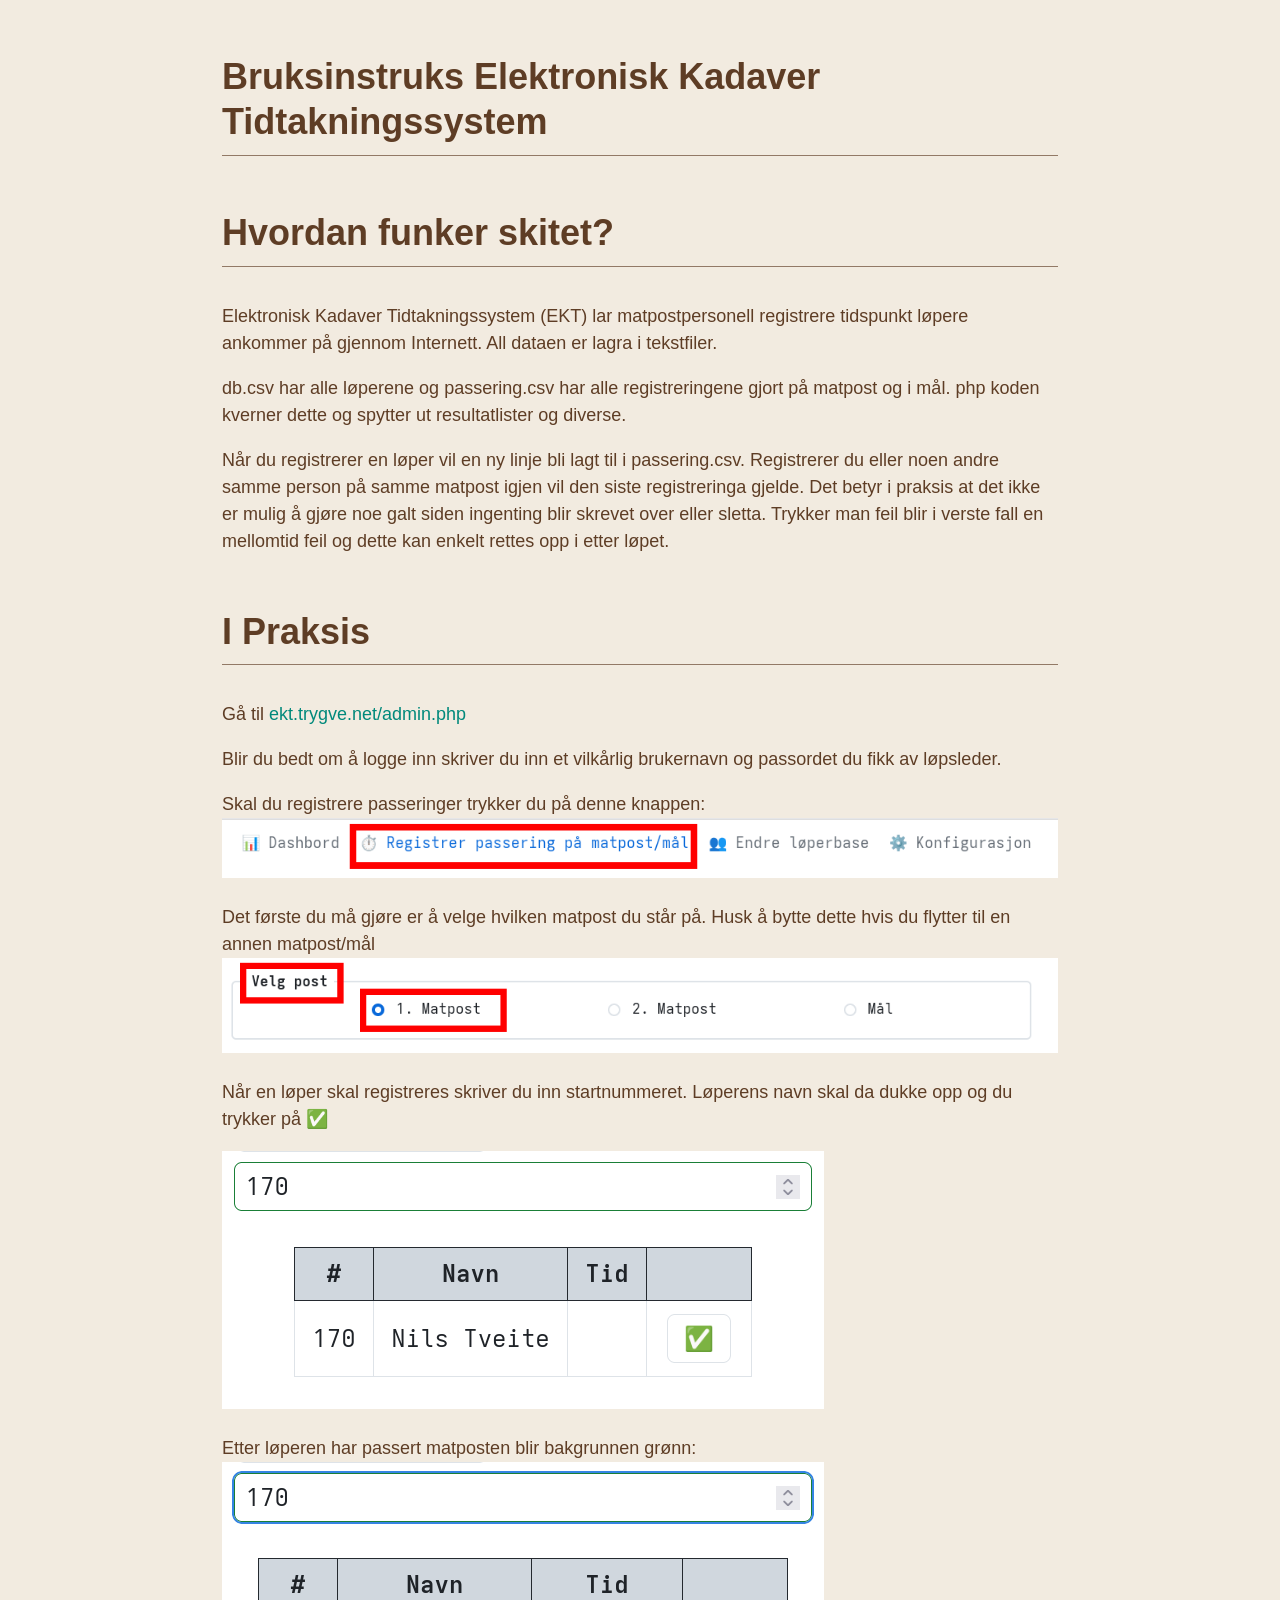
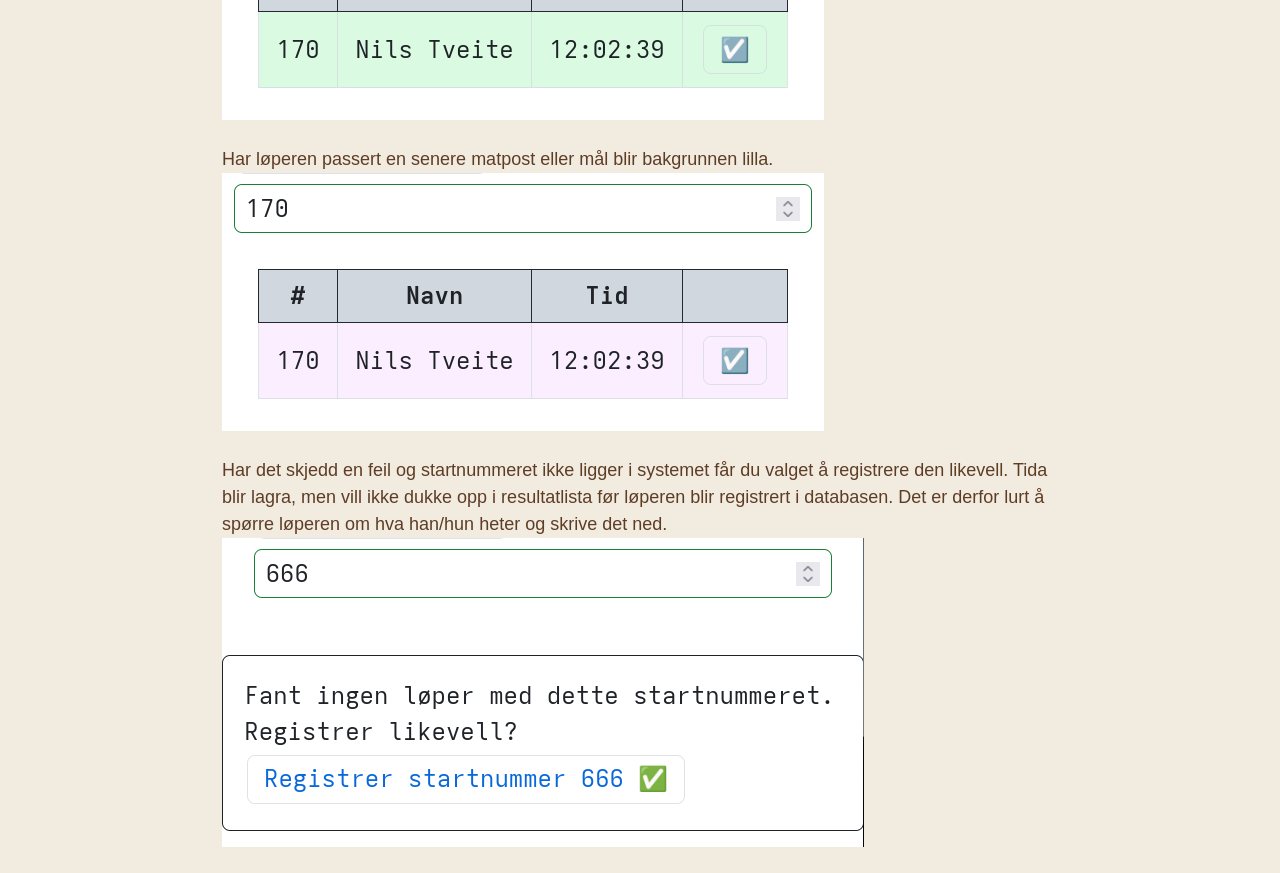
==== instruks/index.html @ 95c1b1d4 "Skrev instruks" ====
<!DOCTYPE html>
<html xmlns="http://www.w3.org/1999/xhtml" lang xml:lang>
<head>
  <meta charset="utf-8" />
  <meta name="generator" content="pandoc" />
  <meta name="viewport" content="width=device-width, initial-scale=1.0, user-scalable=yes" />
  <title>Bruksinstruks Elektronisk Kadaver Tidtakningssystem</title>
  <style>
code{white-space: pre-wrap;}
span.smallcaps{font-variant: small-caps;}
div.columns{display: flex; gap: min(4vw, 1.5em);}
div.column{flex: auto; overflow-x: auto;}
div.hanging-indent{margin-left: 1.5em; text-indent: -1.5em;}

ul.task-list[class]{list-style: none;}
ul.task-list li input[type="checkbox"] {
font-size: inherit;
width: 0.8em;
margin: 0 0.8em 0.2em -1.6em;
vertical-align: middle;
}
</style>
  <style type="text/css">@font-face {
font-family: fira-sans;
src: local("FiraSans-Regular");
}
@font-face {
font-family: fira-mono;
src: local("FiraMono-Regular");
}
@font-face {
font-family: color-emoji;
src: local("Noto Color Emoji"), local("Apple Color Emoji"), local("Segoe UI Emoji"), local("Segoe UI Symbol");
}
:root {
--text-color: #24292e;
--background-color: #ffffff;
--alt-background-color: #f6f8fa;
--link-color: #0366d6;
--blockquote-text-color: #6a737d;
--blockquote-border-color: #dfe2e5;
--header-border-color: #eaecef;
--hr-background-color: #e1e4e8;
--table-tr-border-color: #c6cbd1;
--table-td-border-color: #dfe2e5;
--kbd-text-color: #444d56;
--kbd-background-color: #fafbfc;
--kbd-border-color: #c6cbd1;
--kbd-shadow-color: #959da5;
--topbars-height: 0px;
}
* {
box-sizing: border-box;
}
html {
font-size: 16px;
}
body {
color: var(--text-color);
background-color: var(--background-color);
font-family: "Fira Sans", fira-sans, sans-serif, color-emoji;
line-height: 1.5;
word-wrap: break-word;
max-width: 980px;
margin: auto;
margin-top: var(--topbars-height);
padding: 0 4em;
}
body > :first-child {
margin-top: 0 !important;
}
@media screen and (max-width: 799px) {
html {
font-size: 14px;
}
body {
padding: 0 1em;
}
}
@media screen and (min-width: 1280px) {
html {
font-size: 18px;
}
}
a {
background-color: transparent;
color: var(--link-color);
text-decoration: none;
}
a:active,
a:hover {
outline-width: 0;
}
a:hover {
text-decoration: underline;
}
strong {
font-weight: bold;
}
img {
border-style: none;
}
hr {
box-sizing: content-box;
height: 0.25em;
padding: 0;
margin: 1.5em 0;
overflow: hidden;
background-color: var(--hr-background-color);
border: 0;
}
hr::before {
display: table;
content: "";
}
hr::after {
display: table;
clear: both;
content: "";
}
input {
font-family: inherit;
font-size: inherit;
line-height: inherit;
margin: 0;
overflow: visible;
}
[type="checkbox"] {
box-sizing: border-box;
padding: 0;
}
table {
border-spacing: 0;
border-collapse: collapse;
}
td,
th {
padding: 0;
}
h1,
h2,
h3,
h4,
h5,
h6 {
font-weight: bold;
margin: 0;
}
h1 {
font-size: 2em;
}
h2 {
font-size: 1.5em;
}
h3 {
font-size: 1.25em;
}
h4 {
font-size: 1em;
}
h5 {
font-size: 0.875em;
}
h6 {
font-size: 0.85em;
}
p {
margin-top: 0;
margin-bottom: 0.625em;
}
blockquote {
margin: 0;
}
ul,
ol {
padding-left: 0;
margin-top: 0;
margin-bottom: 0;
}
ol ol,
ul ol {
list-style-type: lower-roman;
}
ul ul ol,
ul ol ol,
ol ul ol,
ol ol ol {
list-style-type: lower-alpha;
}
dd {
margin-left: 0;
}
code,
kbd,
pre {
font-family: "Fira Mono", fira-mono, monospace, color-emoji;
font-size: 1em;
word-wrap: normal;
}
code {
border-radius: 0.1875em;
font-size: 0.85em;
padding: 0.2em 0.4em;
margin: 0;
}
pre {
margin-top: 0;
margin-bottom: 0;
font-size: 0.75em;
}
pre>code {
padding: 0;
margin: 0;
font-size: 1em;
word-break: normal;
white-space: pre;
background: transparent;
border: 0;
}
.highlight {
margin-bottom: 1em;
}
.highlight pre {
margin-bottom: 0;
word-break: normal;
}
.highlight pre,
pre {
padding: 1em;
overflow: auto;
font-size: 0.85em;
line-height: 1.5;
background-color: var(--alt-background-color);
border-radius: 0.1875em;
}
pre code {
background-color: transparent;
border: 0;
display: inline;
padding: 0;
margin: 0;
overflow: visible;
line-height: inherit;
word-wrap: normal;
}
.pl-0 {
padding-left: 0 !important;
}
.pl-1 {
padding-left: 0.25em !important;
}
.pl-2 {
padding-left: 0.5em !important;
}
.pl-3 {
padding-left: 1em !important;
}
.pl-4 {
padding-left: 1.5em !important;
}
.pl-5 {
padding-left: 2em !important;
}
.pl-6 {
padding-left: 2.5em !important;
}
.markdown-body::before {
display: table;
content: "";
}
.markdown-body::after {
display: table;
clear: both;
content: "";
}
.markdown-body>*:first-child {
margin-top: 0 !important;
}
.markdown-body>*:last-child {
margin-bottom: 0 !important;
}
a:not([href]) {
color: inherit;
text-decoration: none;
}
.anchor {
float: left;
padding-right: 0.25em;
margin-left: -1.25em;
line-height: 1;
}
.anchor:focus {
outline: none;
}
p,
blockquote,
ul,
ol,
dl,
table,
pre {
margin-top: 0;
margin-bottom: 1em;
}
blockquote {
padding: 0 1em;
color: var(--blockquote-text-color);
border-left: 0.25em solid var(--blockquote-border-color);
}
blockquote>:first-child {
margin-top: 0;
}
blockquote>:last-child {
margin-bottom: 0;
}
kbd {
display: inline-block;
padding: 0.1875em 0.3125em;
font-size: 0.6875em;
line-height: 1;
color: var(--kbd-text-color);
vertical-align: middle;
background-color: var(--kbd-background-color);
border: solid 1px var(--kbd-border-color);
border-bottom-color: var(--kbd-shadow-color);
border-radius: 3px;
box-shadow: inset 0 -1px 0 var(--kbd-shadow-color);;
}
h1,
h2,
h3,
h4,
h5,
h6 {
margin-top: 1.5em;
margin-bottom: 1em;
font-weight: bold;
line-height: 1.25;
}
h1:hover .anchor,
h2:hover .anchor,
h3:hover .anchor,
h4:hover .anchor,
h5:hover .anchor,
h6:hover .anchor {
text-decoration: none;
}
h1 {
padding-bottom: 0.3em;
font-size: 2em;
border-bottom: 1px solid var(--header-border-color);
}
h2 {
padding-bottom: 0.3em;
font-size: 1.5em;
border-bottom: 1px solid var(--header-border-color);
}
h3 {
font-size: 1.25em;
}
h4 {
font-size: 1em;
}
h5 {
font-size: 0.875em;
}
h6 {
font-size: 0.85em;
opacity: 0.67;
}
ul,
ol {
padding-left: 2em;
}
ul ul,
ul ol,
ol ol,
ol ul {
margin-top: 0;
margin-bottom: 0;
}
li {
overflow-wrap: break-word;
}
li>p {
margin-top: 1em;
}
li+li {
margin-top: 0.25em;
}
dl {
padding: 0;
}
dl dt {
padding: 0;
margin-top: 1em;
font-size: 1em;
font-style: italic;
font-weight: bold;
}
dl dd {
padding: 0 1em;
margin-bottom: 1em;
}
table {
display: block;
width: 100%;
overflow: auto;
}
table th {
font-weight: bold;
}
table th,
table td {
padding: 0.375em 0.8125em;
border: 1px solid var(--table-td-border-color);
}
table tr {
background-color: var(--background-color);
border-top: 1px solid var(--table-tr-border-color);
}
table tr:nth-child(2n) {
background-color: var(--alt-background-color);
}
img {
max-width: 100%;
box-sizing: content-box;
}
img[align=right] {
padding-left: 1.25em;
}
img[align=left] {
padding-right: 1.25em;
}
.task-list-item {
list-style-type: none;
}
.task-list-item+.task-list-item {
margin-top: 0.1875em;
}
.task-list-item input {
margin: 0 0.2em 0.25em -1.6em;
vertical-align: middle;
}
:root {
--text-color: #5e3d25;
--background-color: #f2ebe0;
--alt-background-color: #eadfd2;
--link-color: #00897b;
--blockquote-text-color: #5e3d25;
--blockquote-border-color: #dacfc2;
--header-border-color: #927966;
--hr-background-color: #927966;
--table-tr-border-color: #dacfc2;
--table-td-border-color: #dacfc2;
--kbd-text-color: #5e3d25;
--kbd-background-color: #dacfc2;
--kbd-border-color: #eadfd2;
--kbd-shadow-color: #d8c4a7;
}</style>
</head>
<body>
<header id="title-block-header">
<h1 class="title">Bruksinstruks Elektronisk Kadaver Tidtakningssystem</h1>
</header>
<h1 id="hvordan-funker-skitet">Hvordan funker skitet?</h1>
<p>Elektronisk Kadaver Tidtakningssystem (EKT) lar matpostpersonell registrere tidspunkt løpere ankommer på gjennom Internett. All dataen er lagra i tekstfiler.</p>
<p>db.csv har alle løperene og passering.csv har alle registreringene gjort på matpost og i mål. php koden kverner dette og spytter ut resultatlister og diverse.</p>
<p>Når du registrerer en løper vil en ny linje bli lagt til i passering.csv. Registrerer du eller noen andre samme person på samme matpost igjen vil den siste registreringa gjelde. Det betyr i praksis at det ikke er mulig å gjøre noe galt siden ingenting blir skrevet over eller sletta. Trykker man feil blir i verste fall en mellomtid feil og dette kan enkelt rettes opp i etter løpet.</p>
<h1 id="i-praksis">I Praksis</h1>
<p>Gå til <a href="https://ekt.trygve.net/admin.php">ekt.trygve.net/admin.php</a></p>
<p>Blir du bedt om å logge inn skriver du inn et vilkårlig brukernavn og passordet du fikk av løpsleder.</p>
<p>Skal du registrere passeringer trykker du på denne knappen: <img role="img" src="[data-uri]" /></p>
<p>Det første du må gjøre er å velge hvilken matpost du står på. Husk å bytte dette hvis du flytter til en annen matpost/mål <img role="img" src="[data-uri]" /></p>
<p>Når en løper skal registreres skriver du inn startnummeret. Løperens navn skal da dukke opp og du trykker på ✅️</p>
<p><img role="img" src="[data-uri]" /></p>
<p>Etter løperen har passert matposten blir bakgrunnen grønn: <img role="img" src="[data-uri]" /></p>
<p>Har løperen passert en senere matpost eller mål blir bakgrunnen lilla. <img role="img" src="[data-uri]" /></p>
<p>Har det skjedd en feil og startnummeret ikke ligger i systemet får du valget å registrere den likevell. Tida blir lagra, men vill ikke dukke opp i resultatlista før løperen blir registrert i databasen. Det er derfor lurt å spørre løperen om hva han/hun heter og skrive det ned. <img role="img" src="[data-uri]" /></p>
</body>
</html>
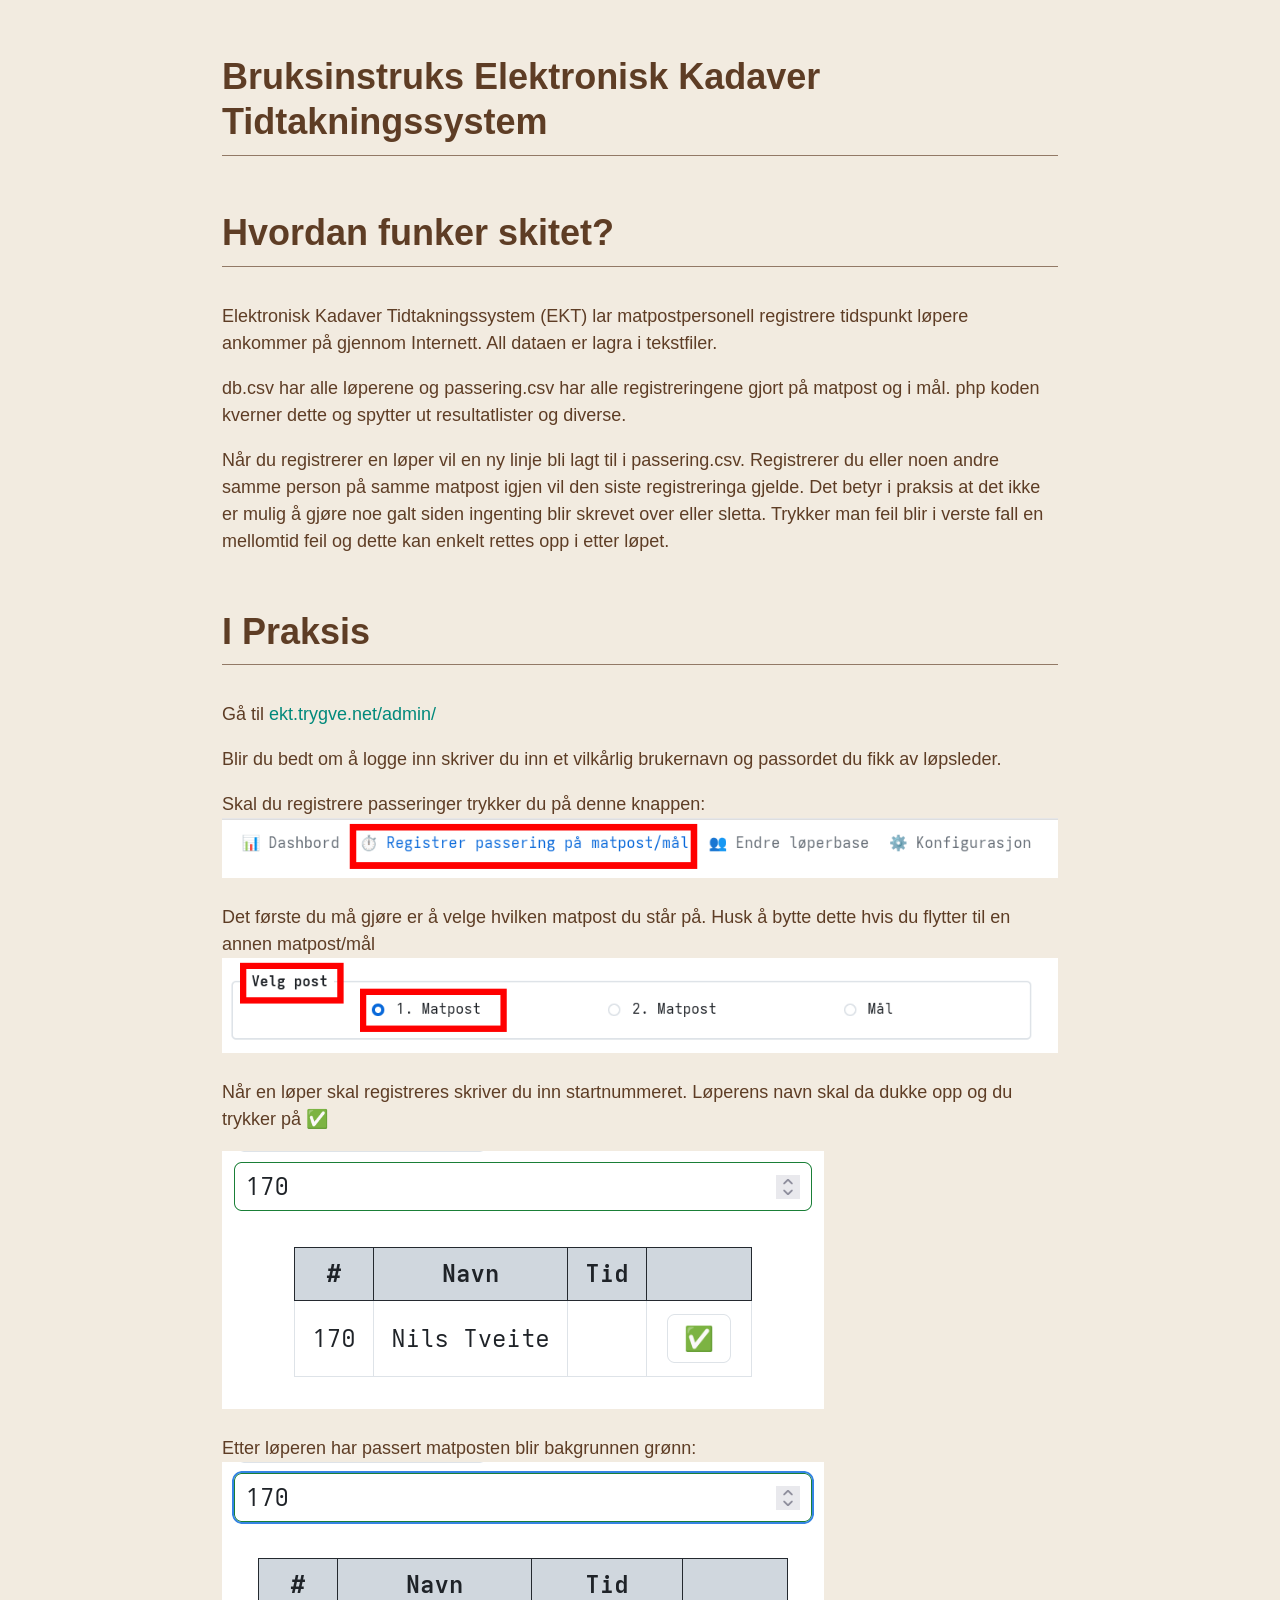
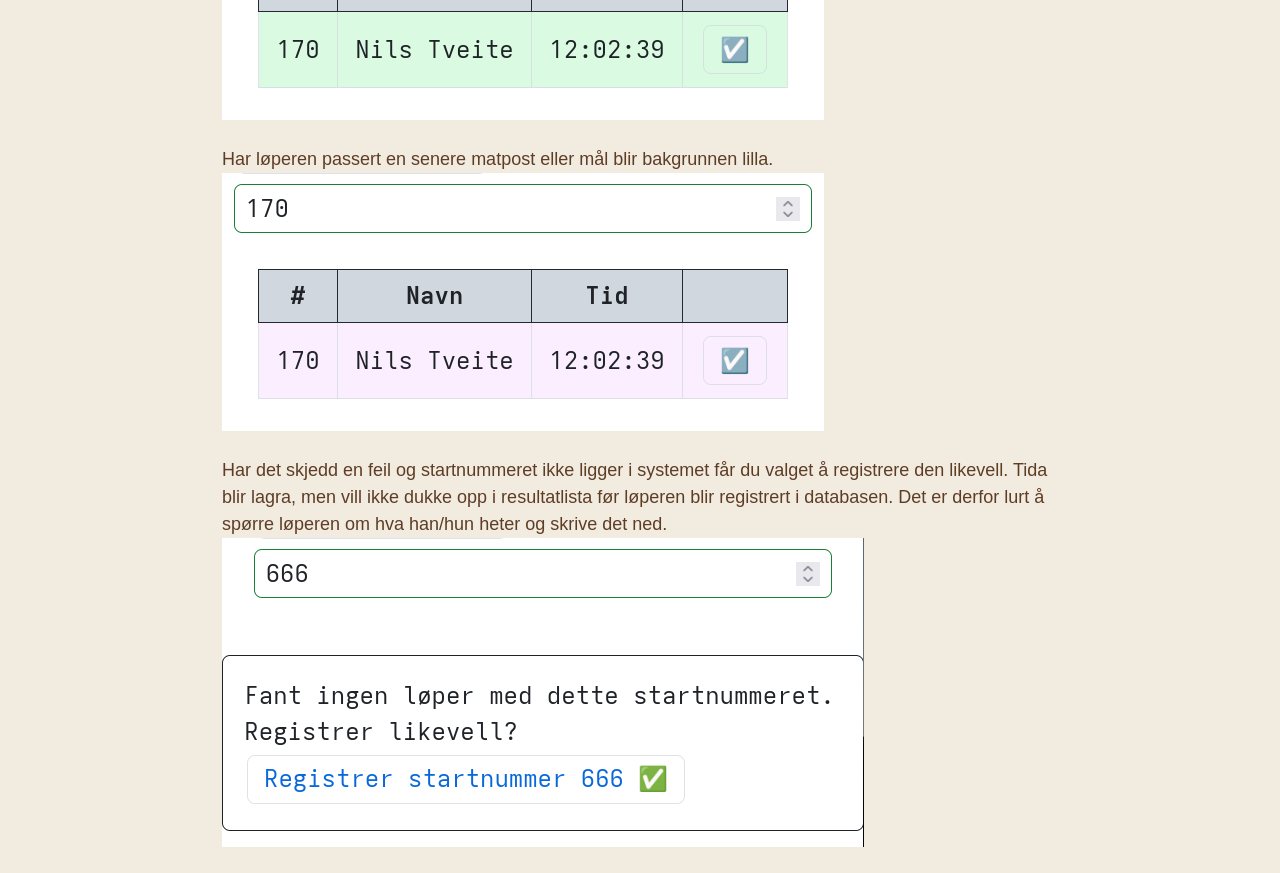
==== commit 6fc1ab85: "Flytta adminsider til /admin" ====
--- a/instruks/index.html
+++ b/instruks/index.html
@@ -458,6 +458,8 @@
 --kbd-border-color: #eadfd2;
 --kbd-shadow-color: #d8c4a7;
 }</style>
+  <script data-goatcounter="https://teller.ekt.trygve.net/count"
+        async src="//teller.ekt.trygve.net/count.js"></script>
 </head>
 <body>
 <header id="title-block-header">
@@ -468,7 +470,7 @@
 <p>db.csv har alle løperene og passering.csv har alle registreringene gjort på matpost og i mål. php koden kverner dette og spytter ut resultatlister og diverse.</p>
 <p>Når du registrerer en løper vil en ny linje bli lagt til i passering.csv. Registrerer du eller noen andre samme person på samme matpost igjen vil den siste registreringa gjelde. Det betyr i praksis at det ikke er mulig å gjøre noe galt siden ingenting blir skrevet over eller sletta. Trykker man feil blir i verste fall en mellomtid feil og dette kan enkelt rettes opp i etter løpet.</p>
 <h1 id="i-praksis">I Praksis</h1>
-<p>Gå til <a href="https://ekt.trygve.net/admin.php">ekt.trygve.net/admin.php</a></p>
+<p>Gå til <a href="https://ekt.trygve.net/admin/">ekt.trygve.net/admin/</a></p>
 <p>Blir du bedt om å logge inn skriver du inn et vilkårlig brukernavn og passordet du fikk av løpsleder.</p>
 <p>Skal du registrere passeringer trykker du på denne knappen: <img role="img" src="[data-uri]" /></p>
 <p>Det første du må gjøre er å velge hvilken matpost du står på. Husk å bytte dette hvis du flytter til en annen matpost/mål <img role="img" src="[data-uri]" /></p>
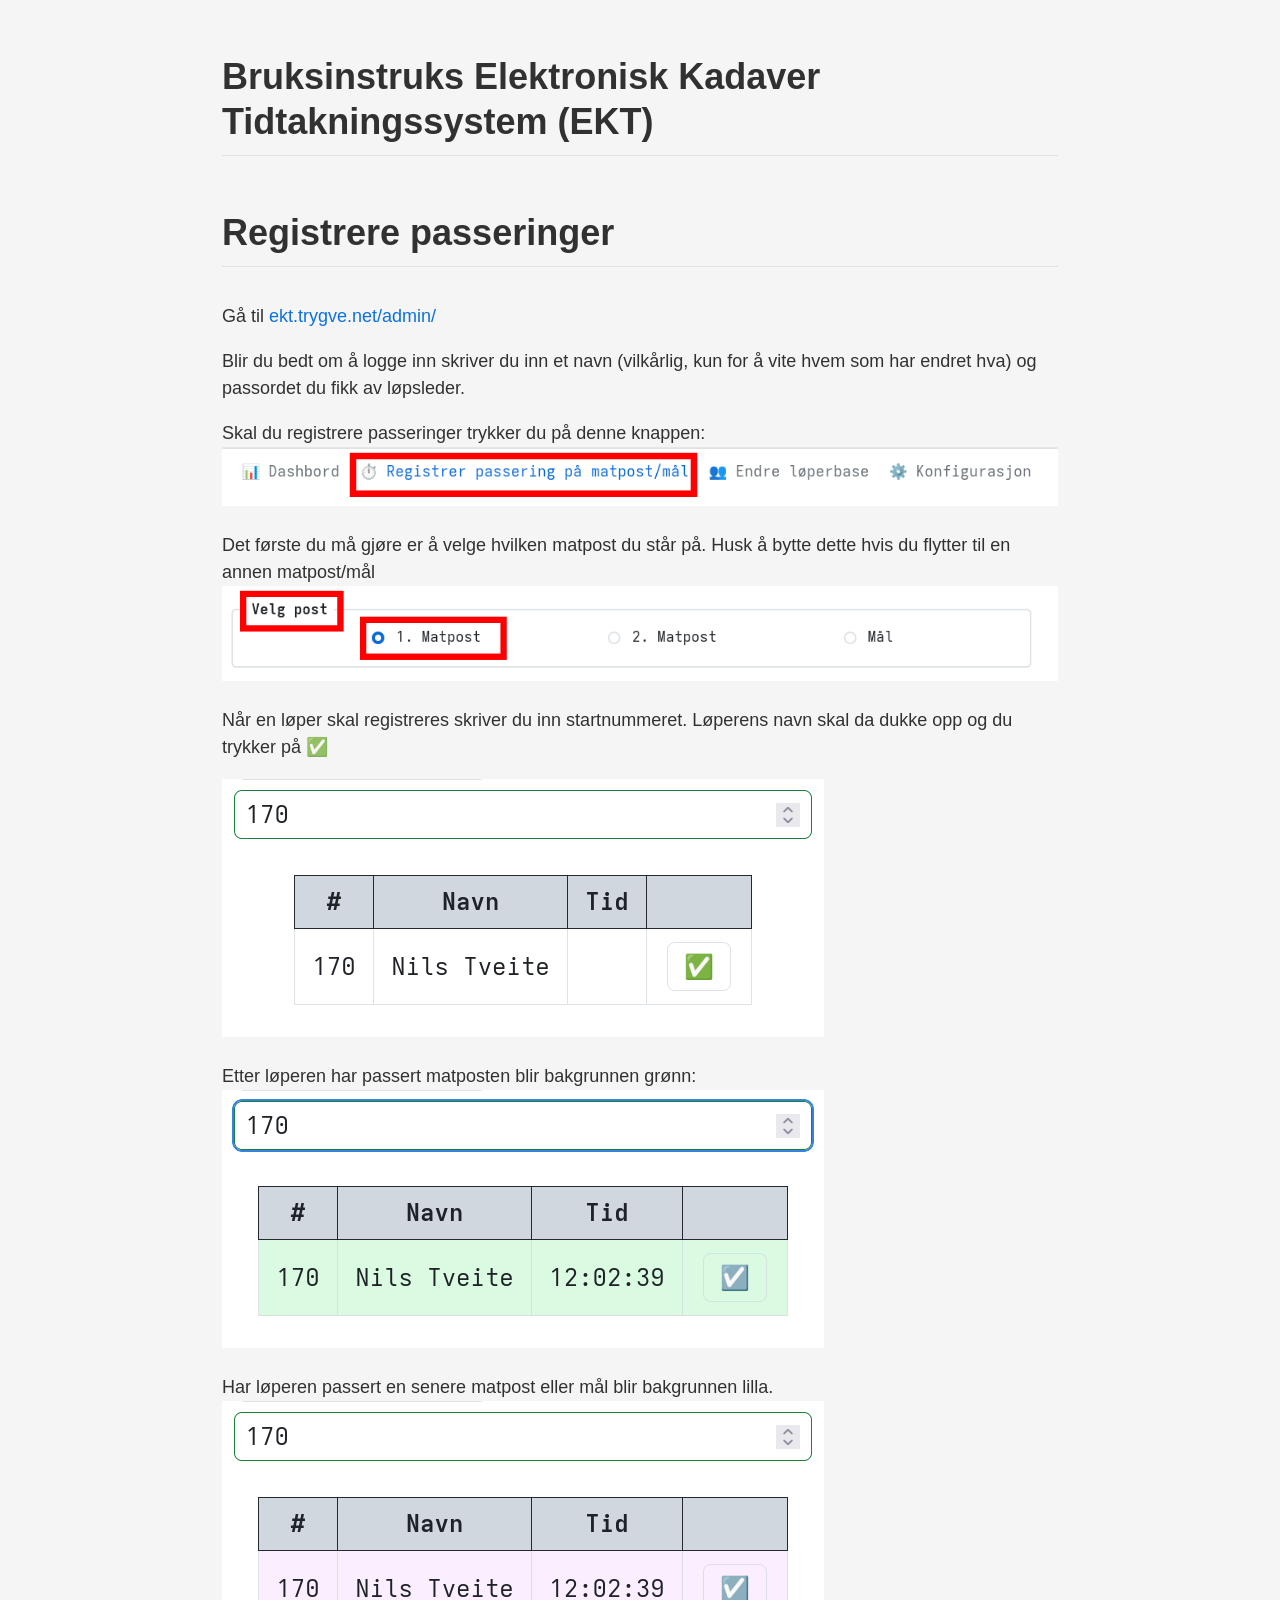
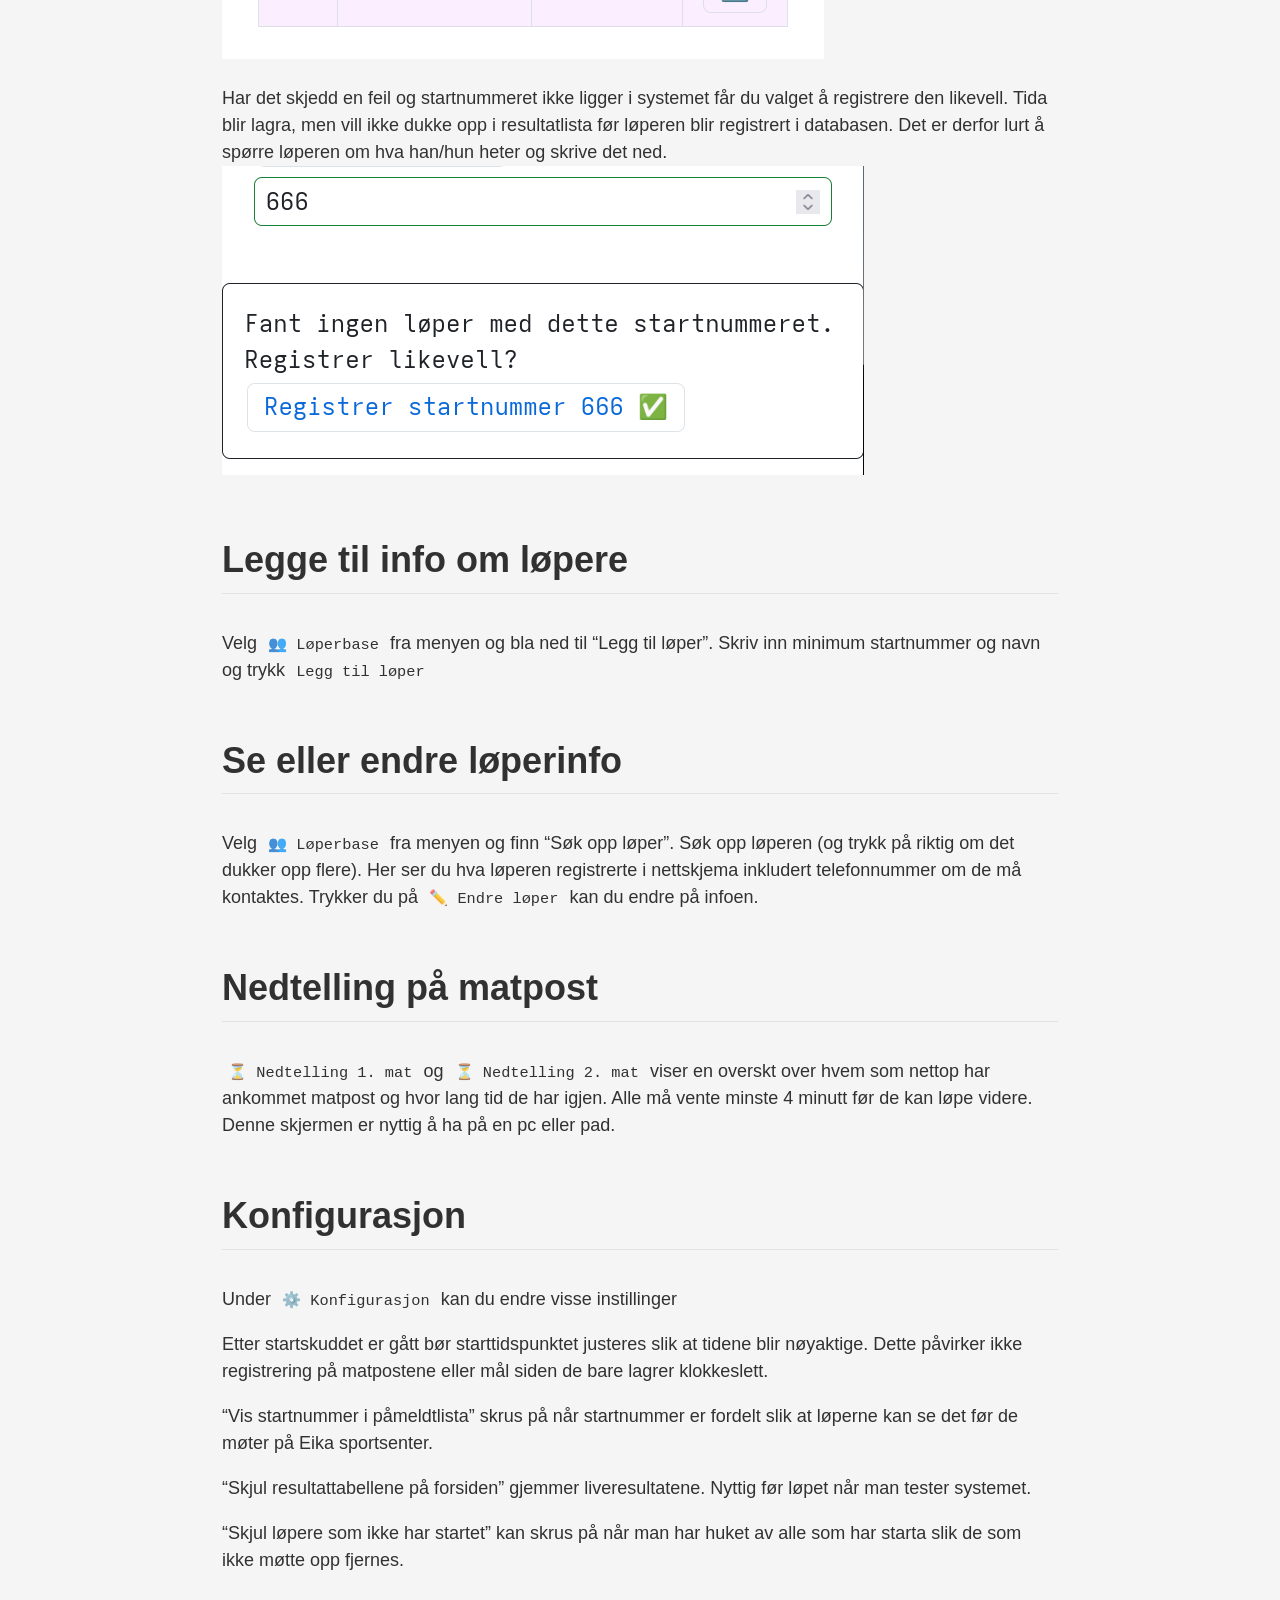
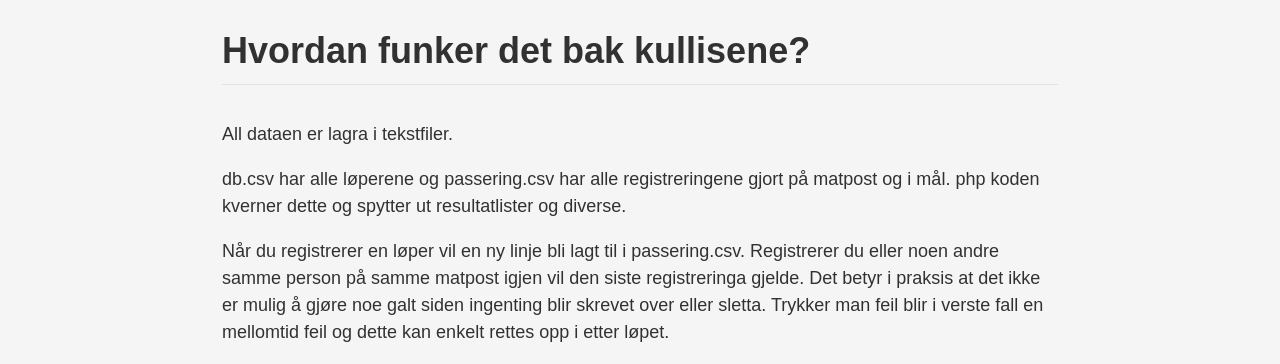
==== commit fff8a578: "Skrev instruks" ====
--- a/instruks/index.html
+++ b/instruks/index.html
@@ -1,15 +1,19 @@
 <!DOCTYPE html>
-<html xmlns="http://www.w3.org/1999/xhtml" lang xml:lang>
+<html xmlns="http://www.w3.org/1999/xhtml">
 <head>
   <meta charset="utf-8" />
-  <meta name="generator" content="pandoc" />
+  <meta name="generator" content="pandoc 3.12" />
   <meta name="viewport" content="width=device-width, initial-scale=1.0, user-scalable=yes" />
-  <title>Bruksinstruks Elektronisk Kadaver Tidtakningssystem</title>
+  <title>Bruksinstruks Elektronisk Kadaver Tidtakningssystem (EKT)</title>
   <style>
-code{white-space: pre-wrap;}
+
 span.smallcaps{font-variant: small-caps;}
-div.columns{display: flex; gap: min(4vw, 1.5em);}
-div.column{flex: auto; overflow-x: auto;}
+div.columns{display: flex; gap: 1.5em;}
+div.column{flex: auto;}
+@media screen {
+div.columns{gap: min(4vw, 1.5em);}
+div.column{overflow-x: auto;}
+}
 div.hanging-indent{margin-left: 1.5em; text-indent: -1.5em;}
 
 ul.task-list[class]{list-style: none;}
@@ -442,42 +446,72 @@
 margin: 0 0.2em 0.25em -1.6em;
 vertical-align: middle;
 }
+
 :root {
---text-color: #5e3d25;
---background-color: #f2ebe0;
---alt-background-color: #eadfd2;
---link-color: #00897b;
---blockquote-text-color: #5e3d25;
---blockquote-border-color: #dacfc2;
---header-border-color: #927966;
---hr-background-color: #927966;
---table-tr-border-color: #dacfc2;
---table-td-border-color: #dacfc2;
---kbd-text-color: #5e3d25;
---kbd-background-color: #dacfc2;
---kbd-border-color: #eadfd2;
---kbd-shadow-color: #d8c4a7;
-}</style>
-  <script data-goatcounter="https://teller.ekt.trygve.net/count"
-        async src="//teller.ekt.trygve.net/count.js"></script>
+--text-color: rgba(0, 0, 0, 0.8);
+--background-color: #f5f5f5;
+--alt-background-color: #eeeeee;
+--link-color: #0d71de;
+--blockquote-text-color: #747e85;
+--blockquote-border-color: #d6d8da;
+--header-border-color: #e1e2e4;
+--hr-background-color: #d8dadd;
+--table-tr-border-color: #bdc1c6;
+--table-td-border-color: #d6d8da;
+--kbd-text-color: #4e585e;
+--kbd-background-color: #f1f1f1;
+--kbd-border-color: #bdc1c6;
+--kbd-shadow-color: #8c939a;
+}
+@media (prefers-color-scheme: dark) {
+:root {
+--text-color: #eeeeee;
+--background-color: #26262A;
+--alt-background-color: #37373D;
+--link-color: #b5daff;
+--blockquote-text-color: #a8a8a6;
+--blockquote-border-color: #4D4D55;
+--header-border-color: #43434A;
+--hr-background-color: #4B4B53;
+--table-tr-border-color: #63636D;
+--table-td-border-color: #4D4D55;
+--kbd-text-color: #cececc;
+--kbd-background-color: #3A3A40;
+--kbd-border-color: #63636D;
+--kbd-shadow-color: #91919B;
+}
+}
+</style>
 </head>
 <body>
 <header id="title-block-header">
-<h1 class="title">Bruksinstruks Elektronisk Kadaver Tidtakningssystem</h1>
+<h1 class="title">Bruksinstruks Elektronisk Kadaver Tidtakningssystem (EKT)</h1>
 </header>
-<h1 id="hvordan-funker-skitet">Hvordan funker skitet?</h1>
-<p>Elektronisk Kadaver Tidtakningssystem (EKT) lar matpostpersonell registrere tidspunkt løpere ankommer på gjennom Internett. All dataen er lagra i tekstfiler.</p>
+<h1 id="registrere-passeringer">Registrere passeringer</h1>
+<p>Gå til <a href="https://ekt.trygve.net/admin/">ekt.trygve.net/admin/</a></p>
+<p>Blir du bedt om å logge inn skriver du inn et navn (vilkårlig, kun for å vite hvem som har endret hva) og passordet du fikk av løpsleder.</p>
+<p>Skal du registrere passeringer trykker du på denne knappen: <img src="[data-uri]" /></p>
+<p>Det første du må gjøre er å velge hvilken matpost du står på. Husk å bytte dette hvis du flytter til en annen matpost/mål <img src="[data-uri]" /></p>
+<p>Når en løper skal registreres skriver du inn startnummeret. Løperens navn skal da dukke opp og du trykker på ✅️</p>
+<p><img src="[data-uri]" /></p>
+<p>Etter løperen har passert matposten blir bakgrunnen grønn: <img src="[data-uri]" /></p>
+<p>Har løperen passert en senere matpost eller mål blir bakgrunnen lilla. <img src="[data-uri]" /></p>
+<p>Har det skjedd en feil og startnummeret ikke ligger i systemet får du valget å registrere den likevell. Tida blir lagra, men vill ikke dukke opp i resultatlista før løperen blir registrert i databasen. Det er derfor lurt å spørre løperen om hva han/hun heter og skrive det ned. <img src="[data-uri]" /></p>
+<h1 id="legge-til-info-om-løpere">Legge til info om løpere</h1>
+<p>Velg <code>👥 Løperbase</code> fra menyen og bla ned til “Legg til løper”. Skriv inn minimum startnummer og navn og trykk <code>Legg til løper</code></p>
+<h1 id="se-eller-endre-løperinfo">Se eller endre løperinfo</h1>
+<p>Velg <code>👥 Løperbase</code> fra menyen og finn “Søk opp løper”. Søk opp løperen (og trykk på riktig om det dukker opp flere). Her ser du hva løperen registrerte i nettskjema inkludert telefonnummer om de må kontaktes. Trykker du på <code>✏️ Endre løper</code> kan du endre på infoen.</p>
+<h1 id="nedtelling-på-matpost">Nedtelling på matpost</h1>
+<p><code>⏳️ Nedtelling 1. mat</code> og <code>⏳️ Nedtelling 2. mat</code> viser en overskt over hvem som nettop har ankommet matpost og hvor lang tid de har igjen. Alle må vente minste 4 minutt før de kan løpe videre. Denne skjermen er nyttig å ha på en pc eller pad.</p>
+<h1 id="konfigurasjon">Konfigurasjon</h1>
+<p>Under <code>⚙️ Konfigurasjon</code> kan du endre visse instillinger</p>
+<p>Etter startskuddet er gått bør starttidspunktet justeres slik at tidene blir nøyaktige. Dette påvirker ikke registrering på matpostene eller mål siden de bare lagrer klokkeslett.</p>
+<p>“Vis startnummer i påmeldtlista” skrus på når startnummer er fordelt slik at løperne kan se det før de møter på Eika sportsenter.</p>
+<p>“Skjul resultattabellene på forsiden” gjemmer liveresultatene. Nyttig før løpet når man tester systemet.</p>
+<p>“Skjul løpere som ikke har startet” kan skrus på når man har huket av alle som har starta slik de som ikke møtte opp fjernes.</p>
+<h1 id="hvordan-funker-det-bak-kullisene">Hvordan funker det bak kullisene?</h1>
+<p>All dataen er lagra i tekstfiler.</p>
 <p>db.csv har alle løperene og passering.csv har alle registreringene gjort på matpost og i mål. php koden kverner dette og spytter ut resultatlister og diverse.</p>
 <p>Når du registrerer en løper vil en ny linje bli lagt til i passering.csv. Registrerer du eller noen andre samme person på samme matpost igjen vil den siste registreringa gjelde. Det betyr i praksis at det ikke er mulig å gjøre noe galt siden ingenting blir skrevet over eller sletta. Trykker man feil blir i verste fall en mellomtid feil og dette kan enkelt rettes opp i etter løpet.</p>
-<h1 id="i-praksis">I Praksis</h1>
-<p>Gå til <a href="https://ekt.trygve.net/admin/">ekt.trygve.net/admin/</a></p>
-<p>Blir du bedt om å logge inn skriver du inn et vilkårlig brukernavn og passordet du fikk av løpsleder.</p>
-<p>Skal du registrere passeringer trykker du på denne knappen: <img role="img" src="[data-uri]" /></p>
-<p>Det første du må gjøre er å velge hvilken matpost du står på. Husk å bytte dette hvis du flytter til en annen matpost/mål <img role="img" src="[data-uri]" /></p>
-<p>Når en løper skal registreres skriver du inn startnummeret. Løperens navn skal da dukke opp og du trykker på ✅️</p>
-<p><img role="img" src="[data-uri]" /></p>
-<p>Etter løperen har passert matposten blir bakgrunnen grønn: <img role="img" src="[data-uri]" /></p>
-<p>Har løperen passert en senere matpost eller mål blir bakgrunnen lilla. <img role="img" src="[data-uri]" /></p>
-<p>Har det skjedd en feil og startnummeret ikke ligger i systemet får du valget å registrere den likevell. Tida blir lagra, men vill ikke dukke opp i resultatlista før løperen blir registrert i databasen. Det er derfor lurt å spørre løperen om hva han/hun heter og skrive det ned. <img role="img" src="[data-uri]" /></p>
 </body>
 </html>
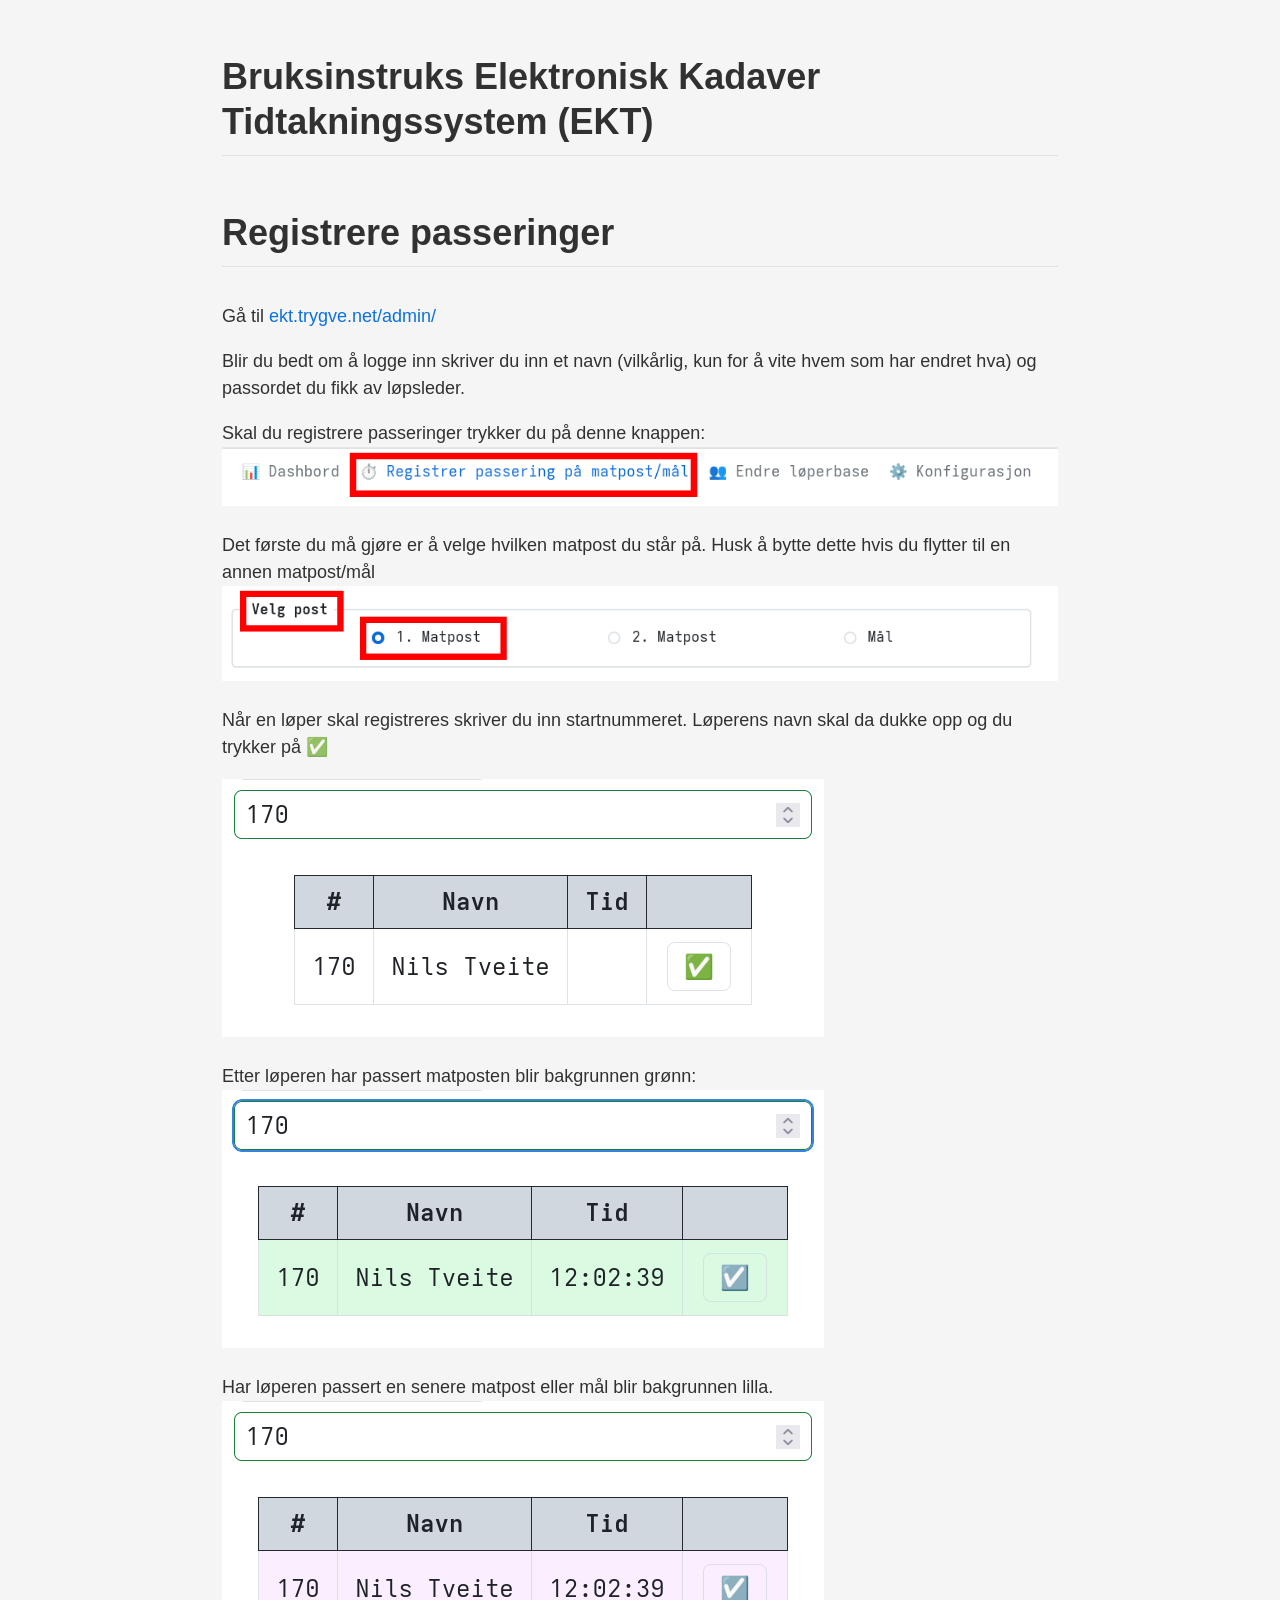
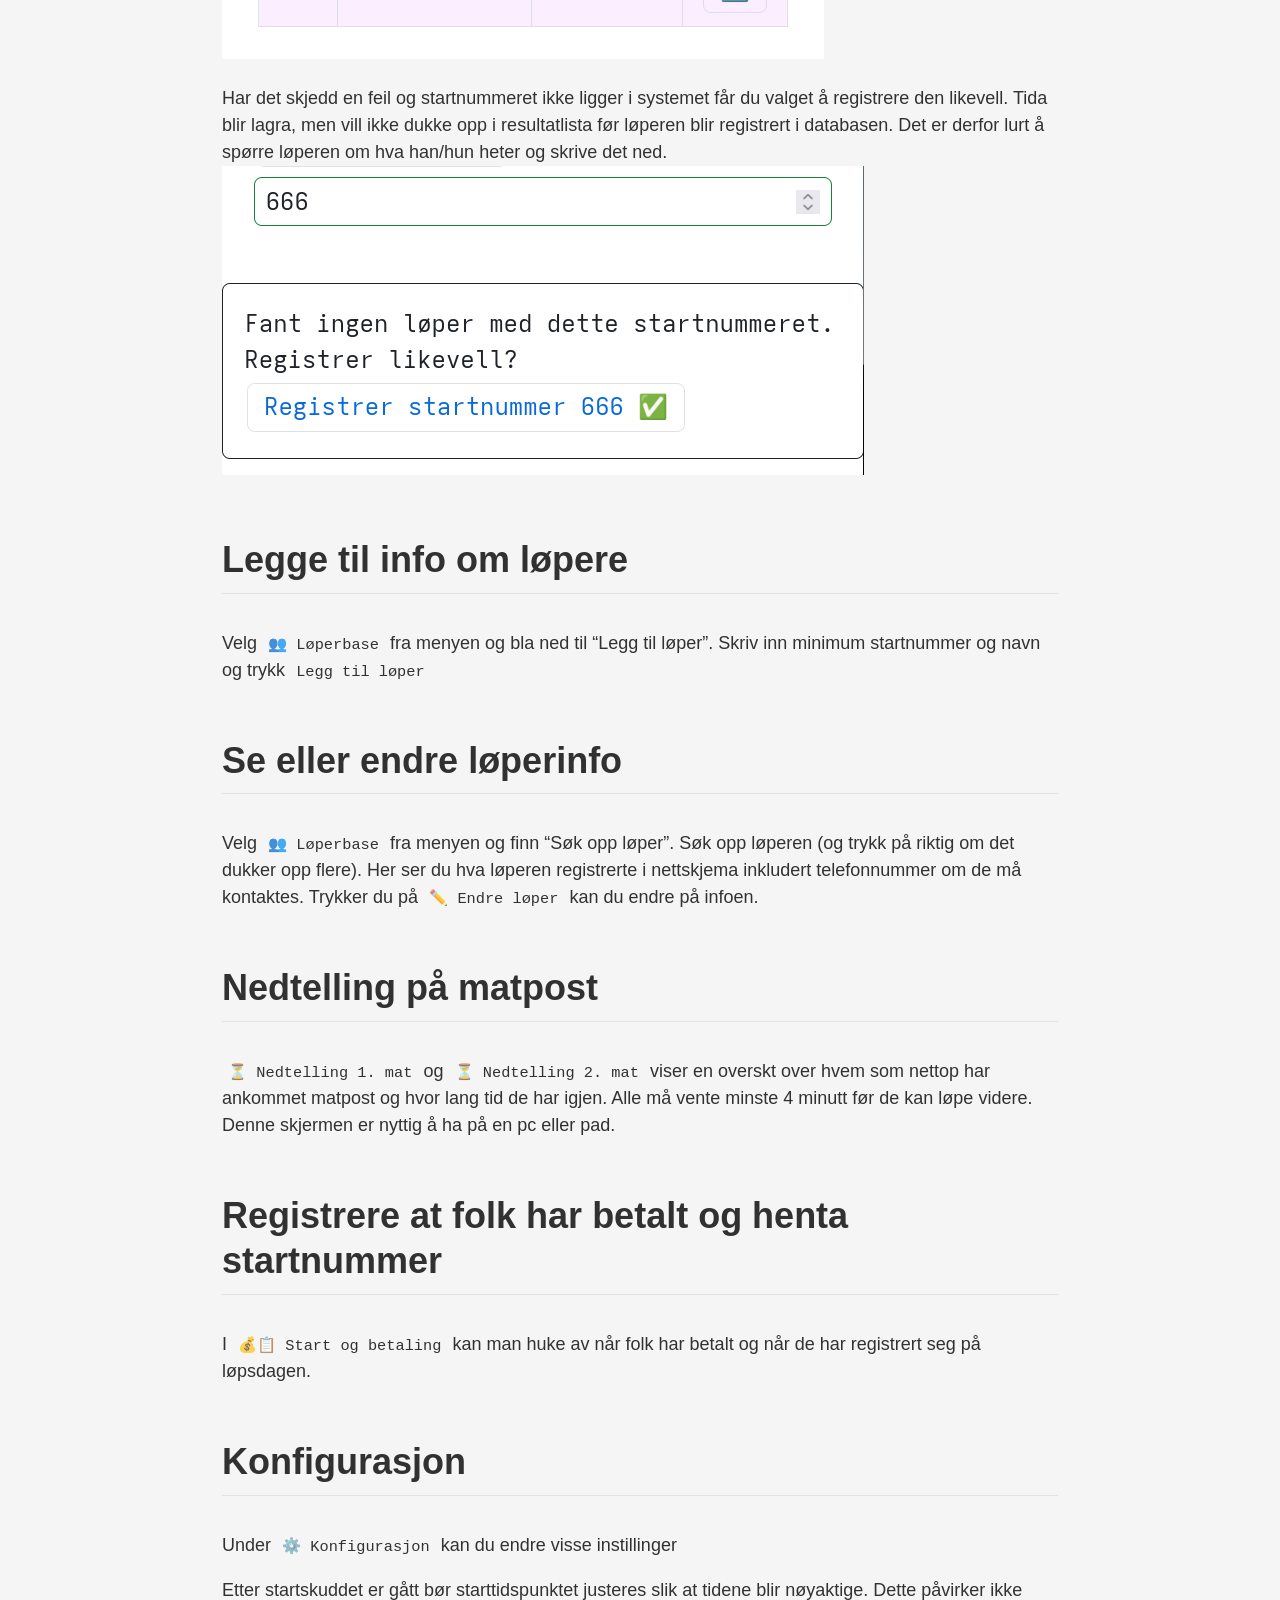
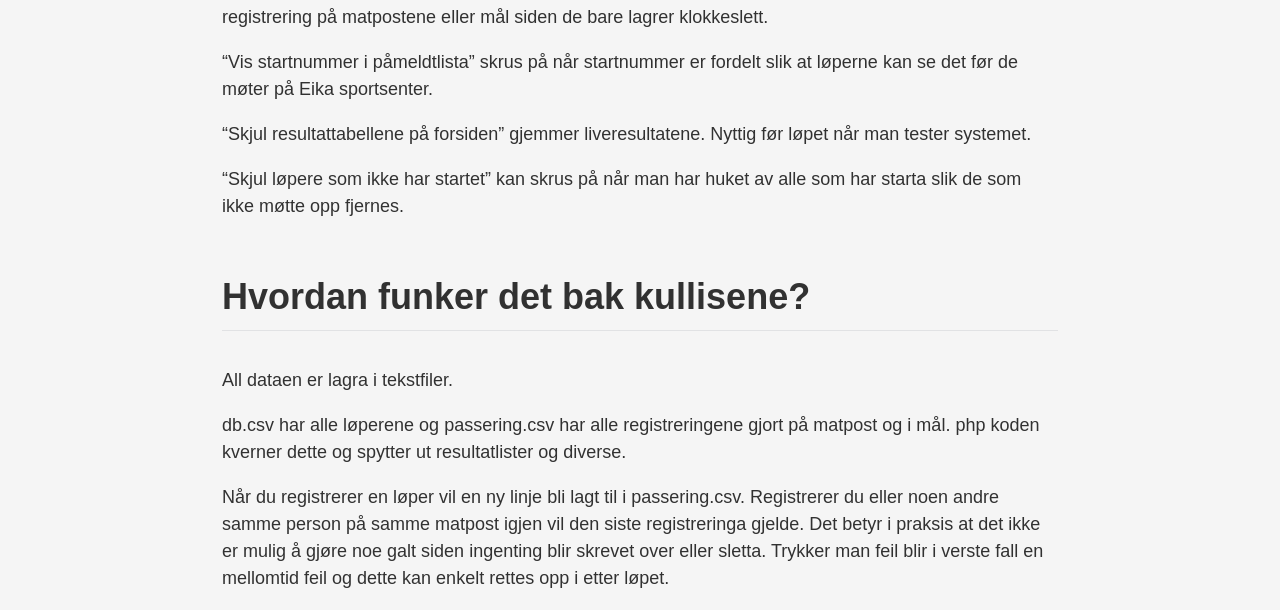
==== commit e627207c: "commit" ====
--- a/instruks/index.html
+++ b/instruks/index.html
@@ -503,6 +503,8 @@
 <p>Velg <code>👥 Løperbase</code> fra menyen og finn “Søk opp løper”. Søk opp løperen (og trykk på riktig om det dukker opp flere). Her ser du hva løperen registrerte i nettskjema inkludert telefonnummer om de må kontaktes. Trykker du på <code>✏️ Endre løper</code> kan du endre på infoen.</p>
 <h1 id="nedtelling-på-matpost">Nedtelling på matpost</h1>
 <p><code>⏳️ Nedtelling 1. mat</code> og <code>⏳️ Nedtelling 2. mat</code> viser en overskt over hvem som nettop har ankommet matpost og hvor lang tid de har igjen. Alle må vente minste 4 minutt før de kan løpe videre. Denne skjermen er nyttig å ha på en pc eller pad.</p>
+<h1 id="registrere-at-folk-har-betalt-og-henta-startnummer">Registrere at folk har betalt og henta startnummer</h1>
+<p>I <code>💰📋 Start og betaling</code> kan man huke av når folk har betalt og når de har registrert seg på løpsdagen.</p>
 <h1 id="konfigurasjon">Konfigurasjon</h1>
 <p>Under <code>⚙️ Konfigurasjon</code> kan du endre visse instillinger</p>
 <p>Etter startskuddet er gått bør starttidspunktet justeres slik at tidene blir nøyaktige. Dette påvirker ikke registrering på matpostene eller mål siden de bare lagrer klokkeslett.</p>
